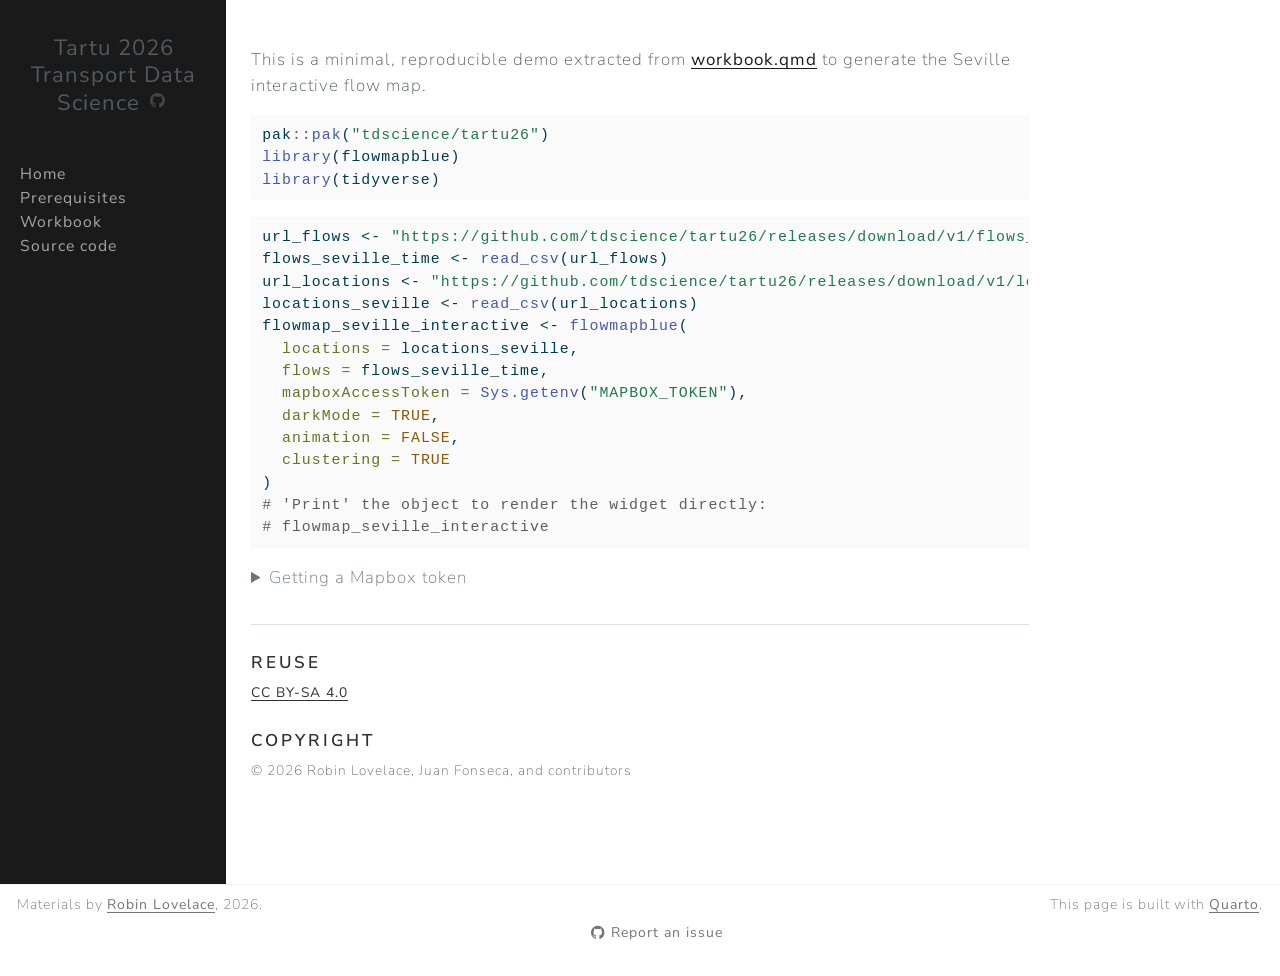
==== demo.html @ e5f48236 "Reinitialize gh-pages as orphan" ====
<!DOCTYPE html>
<html xmlns="http://www.w3.org/1999/xhtml" lang="en" xml:lang="en"><head>

<meta charset="utf-8">
<meta name="generator" content="quarto-1.8.27">

<meta name="viewport" content="width=device-width, initial-scale=1.0, user-scalable=yes">

<meta name="author" content="Robin Lovelace &amp; contributors">
<meta name="dcterms.date" content="2026">

<title>demo – Tartu 2026 - </title>
<style>
code{white-space: pre-wrap;}
span.smallcaps{font-variant: small-caps;}
div.columns{display: flex; gap: min(4vw, 1.5em);}
div.column{flex: auto; overflow-x: auto;}
div.hanging-indent{margin-left: 1.5em; text-indent: -1.5em;}
ul.task-list{list-style: none;}
ul.task-list li input[type="checkbox"] {
  width: 0.8em;
  margin: 0 0.8em 0.2em -1em; /* quarto-specific, see https://github.com/quarto-dev/quarto-cli/issues/4556 */ 
  vertical-align: middle;
}
/* CSS for syntax highlighting */
html { -webkit-text-size-adjust: 100%; }
pre > code.sourceCode { white-space: pre; position: relative; }
pre > code.sourceCode > span { display: inline-block; line-height: 1.25; }
pre > code.sourceCode > span:empty { height: 1.2em; }
.sourceCode { overflow: visible; }
code.sourceCode > span { color: inherit; text-decoration: inherit; }
div.sourceCode { margin: 1em 0; }
pre.sourceCode { margin: 0; }
@media screen {
div.sourceCode { overflow: auto; }
}
@media print {
pre > code.sourceCode { white-space: pre-wrap; }
pre > code.sourceCode > span { text-indent: -5em; padding-left: 5em; }
}
pre.numberSource code
  { counter-reset: source-line 0; }
pre.numberSource code > span
  { position: relative; left: -4em; counter-increment: source-line; }
pre.numberSource code > span > a:first-child::before
  { content: counter(source-line);
    position: relative; left: -1em; text-align: right; vertical-align: baseline;
    border: none; display: inline-block;
    -webkit-touch-callout: none; -webkit-user-select: none;
    -khtml-user-select: none; -moz-user-select: none;
    -ms-user-select: none; user-select: none;
    padding: 0 4px; width: 4em;
  }
pre.numberSource { margin-left: 3em;  padding-left: 4px; }
div.sourceCode
  {   }
@media screen {
pre > code.sourceCode > span > a:first-child::before { text-decoration: underline; }
}
</style>


<script src="site_libs/quarto-nav/quarto-nav.js"></script>
<script src="site_libs/clipboard/clipboard.min.js"></script>
<script src="site_libs/quarto-search/autocomplete.umd.js"></script>
<script src="site_libs/quarto-search/fuse.min.js"></script>
<script src="site_libs/quarto-search/quarto-search.js"></script>
<meta name="quarto:offset" content="./">
<script src="site_libs/quarto-html/quarto.js" type="module"></script>
<script src="site_libs/quarto-html/tabsets/tabsets.js" type="module"></script>
<script src="site_libs/quarto-html/axe/axe-check.js" type="module"></script>
<script src="site_libs/quarto-html/popper.min.js"></script>
<script src="site_libs/quarto-html/tippy.umd.min.js"></script>
<script src="site_libs/quarto-html/anchor.min.js"></script>
<link href="site_libs/quarto-html/tippy.css" rel="stylesheet">
<link href="site_libs/quarto-html/quarto-syntax-highlighting-ed96de9b727972fe78a7b5d16c58bf87.css" rel="stylesheet" id="quarto-text-highlighting-styles">
<script src="site_libs/bootstrap/bootstrap.min.js"></script>
<link href="site_libs/bootstrap/bootstrap-icons.css" rel="stylesheet">
<link href="site_libs/bootstrap/bootstrap-2b3841422335320d11125c1a3b44eb56.min.css" rel="stylesheet" append-hash="true" id="quarto-bootstrap" data-mode="light">
<script id="quarto-search-options" type="application/json">{
  "location": "sidebar",
  "copy-button": false,
  "collapse-after": 3,
  "panel-placement": "start",
  "type": "textbox",
  "limit": 50,
  "keyboard-shortcut": [
    "f",
    "/",
    "s"
  ],
  "show-item-context": false,
  "language": {
    "search-no-results-text": "No results",
    "search-matching-documents-text": "matching documents",
    "search-copy-link-title": "Copy link to search",
    "search-hide-matches-text": "Hide additional matches",
    "search-more-match-text": "more match in this document",
    "search-more-matches-text": "more matches in this document",
    "search-clear-button-title": "Clear",
    "search-text-placeholder": "",
    "search-detached-cancel-button-title": "Cancel",
    "search-submit-button-title": "Submit",
    "search-label": "Search"
  }
}</script>


</head>

<body class="nav-sidebar docked quarto-light">

<div id="quarto-search-results"></div>
  <header id="quarto-header" class="headroom fixed-top">
  <nav class="quarto-secondary-nav">
    <div class="container-fluid d-flex">
      <button type="button" class="quarto-btn-toggle btn" data-bs-toggle="collapse" role="button" data-bs-target=".quarto-sidebar-collapse-item" aria-controls="quarto-sidebar" aria-expanded="false" aria-label="Toggle sidebar navigation" onclick="if (window.quartoToggleHeadroom) { window.quartoToggleHeadroom(); }">
        <i class="bi bi-layout-text-sidebar-reverse"></i>
      </button>
        <nav class="quarto-page-breadcrumbs" aria-label="breadcrumb"><ol class="breadcrumb"><li class="breadcrumb-item">
      Tartu 2026 Transport Data Science
      </li></ol></nav>
        <a class="flex-grow-1" role="navigation" data-bs-toggle="collapse" data-bs-target=".quarto-sidebar-collapse-item" aria-controls="quarto-sidebar" aria-expanded="false" aria-label="Toggle sidebar navigation" onclick="if (window.quartoToggleHeadroom) { window.quartoToggleHeadroom(); }">      
        </a>
      <button type="button" class="btn quarto-search-button" aria-label="Search" onclick="window.quartoOpenSearch();">
        <i class="bi bi-search"></i>
      </button>
    </div>
  </nav>
</header>
<!-- content -->
<div id="quarto-content" class="quarto-container page-columns page-rows-contents page-layout-article">
<!-- sidebar -->
  <nav id="quarto-sidebar" class="sidebar collapse collapse-horizontal quarto-sidebar-collapse-item sidebar-navigation docked overflow-auto">
    <div class="pt-lg-2 mt-2 text-center sidebar-header">
    <div class="sidebar-title mb-0 py-0">
      <a href="./">Tartu 2026 Transport Data Science</a> 
        <div class="sidebar-tools-main">
    <a href="https://github.com/tdscience/tartu26" title="GitHub" class="quarto-navigation-tool px-1" aria-label="GitHub"><i class="bi bi-github"></i></a>
</div>
    </div>
      </div>
        <div class="mt-2 flex-shrink-0 align-items-center">
        <div class="sidebar-search">
        <div id="quarto-search" class="" title="Search"></div>
        </div>
        </div>
    <div class="sidebar-menu-container"> 
    <ul class="list-unstyled mt-1">
        <li class="sidebar-item">
  <div class="sidebar-item-container"> 
  <a href="./index.html" class="sidebar-item-text sidebar-link">
 <span class="menu-text">Home</span></a>
  </div>
</li>
        <li class="sidebar-item">
  <div class="sidebar-item-container"> 
  <a href="./prerequisites.html" class="sidebar-item-text sidebar-link">
 <span class="menu-text">Prerequisites</span></a>
  </div>
</li>
        <li class="sidebar-item">
  <div class="sidebar-item-container"> 
  <a href="./workbook.html" class="sidebar-item-text sidebar-link">
 <span class="menu-text">Workbook</span></a>
  </div>
</li>
        <li class="sidebar-item">
  <div class="sidebar-item-container"> 
  <a href="https://github.com/tdscience/tartu26" class="sidebar-item-text sidebar-link">
 <span class="menu-text">Source code</span></a>
  </div>
</li>
    </ul>
    </div>
</nav>
<div id="quarto-sidebar-glass" class="quarto-sidebar-collapse-item" data-bs-toggle="collapse" data-bs-target=".quarto-sidebar-collapse-item"></div>
<!-- margin-sidebar -->
    <div id="quarto-margin-sidebar" class="sidebar margin-sidebar zindex-bottom">
        
    </div>
<!-- main -->
<main class="content" id="quarto-document-content"><header id="title-block-header" class="quarto-title-block"></header>




<p>This is a minimal, reproducible demo extracted from <a href="./workbook.html">workbook.qmd</a> to generate the Seville interactive flow map.</p>
<div class="cell">
<div class="code-copy-outer-scaffold"><div class="sourceCode cell-code" id="cb1"><pre class="sourceCode r code-with-copy"><code class="sourceCode r"><span id="cb1-1"><a href="#cb1-1" aria-hidden="true" tabindex="-1"></a>pak<span class="sc">::</span><span class="fu">pak</span>(<span class="st">"tdscience/tartu26"</span>)</span>
<span id="cb1-2"><a href="#cb1-2" aria-hidden="true" tabindex="-1"></a><span class="fu">library</span>(flowmapblue)</span>
<span id="cb1-3"><a href="#cb1-3" aria-hidden="true" tabindex="-1"></a><span class="fu">library</span>(tidyverse)</span></code></pre></div><button title="Copy to Clipboard" class="code-copy-button"><i class="bi"></i></button></div>
</div>
<div class="cell">
<div class="code-copy-outer-scaffold"><div class="sourceCode cell-code" id="cb2"><pre class="sourceCode r code-with-copy"><code class="sourceCode r"><span id="cb2-1"><a href="#cb2-1" aria-hidden="true" tabindex="-1"></a>url_flows <span class="ot">&lt;-</span> <span class="st">"https://github.com/tdscience/tartu26/releases/download/v1/flows_seville_time.csv"</span></span>
<span id="cb2-2"><a href="#cb2-2" aria-hidden="true" tabindex="-1"></a>flows_seville_time <span class="ot">&lt;-</span> <span class="fu">read_csv</span>(url_flows)</span>
<span id="cb2-3"><a href="#cb2-3" aria-hidden="true" tabindex="-1"></a>url_locations <span class="ot">&lt;-</span> <span class="st">"https://github.com/tdscience/tartu26/releases/download/v1/locations_seville.csv"</span></span>
<span id="cb2-4"><a href="#cb2-4" aria-hidden="true" tabindex="-1"></a>locations_seville <span class="ot">&lt;-</span> <span class="fu">read_csv</span>(url_locations)</span>
<span id="cb2-5"><a href="#cb2-5" aria-hidden="true" tabindex="-1"></a>flowmap_seville_interactive <span class="ot">&lt;-</span> <span class="fu">flowmapblue</span>(</span>
<span id="cb2-6"><a href="#cb2-6" aria-hidden="true" tabindex="-1"></a>  <span class="at">locations =</span> locations_seville,</span>
<span id="cb2-7"><a href="#cb2-7" aria-hidden="true" tabindex="-1"></a>  <span class="at">flows =</span> flows_seville_time,</span>
<span id="cb2-8"><a href="#cb2-8" aria-hidden="true" tabindex="-1"></a>  <span class="at">mapboxAccessToken =</span> <span class="fu">Sys.getenv</span>(<span class="st">"MAPBOX_TOKEN"</span>),</span>
<span id="cb2-9"><a href="#cb2-9" aria-hidden="true" tabindex="-1"></a>  <span class="at">darkMode =</span> <span class="cn">TRUE</span>,</span>
<span id="cb2-10"><a href="#cb2-10" aria-hidden="true" tabindex="-1"></a>  <span class="at">animation =</span> <span class="cn">FALSE</span>,</span>
<span id="cb2-11"><a href="#cb2-11" aria-hidden="true" tabindex="-1"></a>  <span class="at">clustering =</span> <span class="cn">TRUE</span></span>
<span id="cb2-12"><a href="#cb2-12" aria-hidden="true" tabindex="-1"></a>)</span>
<span id="cb2-13"><a href="#cb2-13" aria-hidden="true" tabindex="-1"></a><span class="co"># 'Print' the object to render the widget directly:</span></span>
<span id="cb2-14"><a href="#cb2-14" aria-hidden="true" tabindex="-1"></a><span class="co"># flowmap_seville_interactive</span></span></code></pre></div><button title="Copy to Clipboard" class="code-copy-button"><i class="bi"></i></button></div>
</div>
<details>
<summary>
Getting a Mapbox token
</summary>
<p>Get a free token from https://account.mapbox.com/access-tokens/</p>
<div class="code-copy-outer-scaffold"><div class="sourceCode" id="cb3"><pre class="sourceCode r code-with-copy"><code class="sourceCode r"><span id="cb3-1"><a href="#cb3-1" aria-hidden="true" tabindex="-1"></a><span class="fu">Sys.setenv</span>(<span class="at">MAPBOX_TOKEN =</span> <span class="st">"YOUR_MAPBOX_ACCESS_TOKEN"</span>)</span></code></pre></div><button title="Copy to Clipboard" class="code-copy-button"><i class="bi"></i></button></div>
</details>



<div id="quarto-appendix" class="default"><section class="quarto-appendix-contents" id="quarto-reuse"><h2 class="anchored quarto-appendix-heading">Reuse</h2><div class="quarto-appendix-contents"><div><a rel="license" href="https://creativecommons.org/licenses/by-sa/4.0/">CC BY-SA 4.0</a></div></div></section><section class="quarto-appendix-contents" id="quarto-copyright"><h2 class="anchored quarto-appendix-heading">Copyright</h2><div class="quarto-appendix-contents"><div>© 2026 Robin Lovelace, Juan Fonseca, and contributors</div></div></section></div></main> <!-- /main -->
<script id="quarto-html-after-body" type="application/javascript">
  window.document.addEventListener("DOMContentLoaded", function (event) {
    const icon = "";
    const anchorJS = new window.AnchorJS();
    anchorJS.options = {
      placement: 'right',
      icon: icon
    };
    anchorJS.add('.anchored');
    const isCodeAnnotation = (el) => {
      for (const clz of el.classList) {
        if (clz.startsWith('code-annotation-')) {                     
          return true;
        }
      }
      return false;
    }
    const onCopySuccess = function(e) {
      // button target
      const button = e.trigger;
      // don't keep focus
      button.blur();
      // flash "checked"
      button.classList.add('code-copy-button-checked');
      var currentTitle = button.getAttribute("title");
      button.setAttribute("title", "Copied!");
      let tooltip;
      if (window.bootstrap) {
        button.setAttribute("data-bs-toggle", "tooltip");
        button.setAttribute("data-bs-placement", "left");
        button.setAttribute("data-bs-title", "Copied!");
        tooltip = new bootstrap.Tooltip(button, 
          { trigger: "manual", 
            customClass: "code-copy-button-tooltip",
            offset: [0, -8]});
        tooltip.show();    
      }
      setTimeout(function() {
        if (tooltip) {
          tooltip.hide();
          button.removeAttribute("data-bs-title");
          button.removeAttribute("data-bs-toggle");
          button.removeAttribute("data-bs-placement");
        }
        button.setAttribute("title", currentTitle);
        button.classList.remove('code-copy-button-checked');
      }, 1000);
      // clear code selection
      e.clearSelection();
    }
    const getTextToCopy = function(trigger) {
      const outerScaffold = trigger.parentElement.cloneNode(true);
      const codeEl = outerScaffold.querySelector('code');
      for (const childEl of codeEl.children) {
        if (isCodeAnnotation(childEl)) {
          childEl.remove();
        }
      }
      return codeEl.innerText;
    }
    const clipboard = new window.ClipboardJS('.code-copy-button:not([data-in-quarto-modal])', {
      text: getTextToCopy
    });
    clipboard.on('success', onCopySuccess);
    if (window.document.getElementById('quarto-embedded-source-code-modal')) {
      const clipboardModal = new window.ClipboardJS('.code-copy-button[data-in-quarto-modal]', {
        text: getTextToCopy,
        container: window.document.getElementById('quarto-embedded-source-code-modal')
      });
      clipboardModal.on('success', onCopySuccess);
    }
      var localhostRegex = new RegExp(/^(?:http|https):\/\/localhost\:?[0-9]*\//);
      var mailtoRegex = new RegExp(/^mailto:/);
        var filterRegex = new RegExp('/' + window.location.host + '/');
      var isInternal = (href) => {
          return filterRegex.test(href) || localhostRegex.test(href) || mailtoRegex.test(href);
      }
      // Inspect non-navigation links and adorn them if external
     var links = window.document.querySelectorAll('a[href]:not(.nav-link):not(.navbar-brand):not(.toc-action):not(.sidebar-link):not(.sidebar-item-toggle):not(.pagination-link):not(.no-external):not([aria-hidden]):not(.dropdown-item):not(.quarto-navigation-tool):not(.about-link)');
      for (var i=0; i<links.length; i++) {
        const link = links[i];
        if (!isInternal(link.href)) {
          // undo the damage that might have been done by quarto-nav.js in the case of
          // links that we want to consider external
          if (link.dataset.originalHref !== undefined) {
            link.href = link.dataset.originalHref;
          }
        }
      }
    function tippyHover(el, contentFn, onTriggerFn, onUntriggerFn) {
      const config = {
        allowHTML: true,
        maxWidth: 500,
        delay: 100,
        arrow: false,
        appendTo: function(el) {
            return el.parentElement;
        },
        interactive: true,
        interactiveBorder: 10,
        theme: 'quarto',
        placement: 'bottom-start',
      };
      if (contentFn) {
        config.content = contentFn;
      }
      if (onTriggerFn) {
        config.onTrigger = onTriggerFn;
      }
      if (onUntriggerFn) {
        config.onUntrigger = onUntriggerFn;
      }
      window.tippy(el, config); 
    }
    const noterefs = window.document.querySelectorAll('a[role="doc-noteref"]');
    for (var i=0; i<noterefs.length; i++) {
      const ref = noterefs[i];
      tippyHover(ref, function() {
        // use id or data attribute instead here
        let href = ref.getAttribute('data-footnote-href') || ref.getAttribute('href');
        try { href = new URL(href).hash; } catch {}
        const id = href.replace(/^#\/?/, "");
        const note = window.document.getElementById(id);
        if (note) {
          return note.innerHTML;
        } else {
          return "";
        }
      });
    }
    const xrefs = window.document.querySelectorAll('a.quarto-xref');
    const processXRef = (id, note) => {
      // Strip column container classes
      const stripColumnClz = (el) => {
        el.classList.remove("page-full", "page-columns");
        if (el.children) {
          for (const child of el.children) {
            stripColumnClz(child);
          }
        }
      }
      stripColumnClz(note)
      if (id === null || id.startsWith('sec-')) {
        // Special case sections, only their first couple elements
        const container = document.createElement("div");
        if (note.children && note.children.length > 2) {
          container.appendChild(note.children[0].cloneNode(true));
          for (let i = 1; i < note.children.length; i++) {
            const child = note.children[i];
            if (child.tagName === "P" && child.innerText === "") {
              continue;
            } else {
              container.appendChild(child.cloneNode(true));
              break;
            }
          }
          if (window.Quarto?.typesetMath) {
            window.Quarto.typesetMath(container);
          }
          return container.innerHTML
        } else {
          if (window.Quarto?.typesetMath) {
            window.Quarto.typesetMath(note);
          }
          return note.innerHTML;
        }
      } else {
        // Remove any anchor links if they are present
        const anchorLink = note.querySelector('a.anchorjs-link');
        if (anchorLink) {
          anchorLink.remove();
        }
        if (window.Quarto?.typesetMath) {
          window.Quarto.typesetMath(note);
        }
        if (note.classList.contains("callout")) {
          return note.outerHTML;
        } else {
          return note.innerHTML;
        }
      }
    }
    for (var i=0; i<xrefs.length; i++) {
      const xref = xrefs[i];
      tippyHover(xref, undefined, function(instance) {
        instance.disable();
        let url = xref.getAttribute('href');
        let hash = undefined; 
        if (url.startsWith('#')) {
          hash = url;
        } else {
          try { hash = new URL(url).hash; } catch {}
        }
        if (hash) {
          const id = hash.replace(/^#\/?/, "");
          const note = window.document.getElementById(id);
          if (note !== null) {
            try {
              const html = processXRef(id, note.cloneNode(true));
              instance.setContent(html);
            } finally {
              instance.enable();
              instance.show();
            }
          } else {
            // See if we can fetch this
            fetch(url.split('#')[0])
            .then(res => res.text())
            .then(html => {
              const parser = new DOMParser();
              const htmlDoc = parser.parseFromString(html, "text/html");
              const note = htmlDoc.getElementById(id);
              if (note !== null) {
                const html = processXRef(id, note);
                instance.setContent(html);
              } 
            }).finally(() => {
              instance.enable();
              instance.show();
            });
          }
        } else {
          // See if we can fetch a full url (with no hash to target)
          // This is a special case and we should probably do some content thinning / targeting
          fetch(url)
          .then(res => res.text())
          .then(html => {
            const parser = new DOMParser();
            const htmlDoc = parser.parseFromString(html, "text/html");
            const note = htmlDoc.querySelector('main.content');
            if (note !== null) {
              // This should only happen for chapter cross references
              // (since there is no id in the URL)
              // remove the first header
              if (note.children.length > 0 && note.children[0].tagName === "HEADER") {
                note.children[0].remove();
              }
              const html = processXRef(null, note);
              instance.setContent(html);
            } 
          }).finally(() => {
            instance.enable();
            instance.show();
          });
        }
      }, function(instance) {
      });
    }
        let selectedAnnoteEl;
        const selectorForAnnotation = ( cell, annotation) => {
          let cellAttr = 'data-code-cell="' + cell + '"';
          let lineAttr = 'data-code-annotation="' +  annotation + '"';
          const selector = 'span[' + cellAttr + '][' + lineAttr + ']';
          return selector;
        }
        const selectCodeLines = (annoteEl) => {
          const doc = window.document;
          const targetCell = annoteEl.getAttribute("data-target-cell");
          const targetAnnotation = annoteEl.getAttribute("data-target-annotation");
          const annoteSpan = window.document.querySelector(selectorForAnnotation(targetCell, targetAnnotation));
          const lines = annoteSpan.getAttribute("data-code-lines").split(",");
          const lineIds = lines.map((line) => {
            return targetCell + "-" + line;
          })
          let top = null;
          let height = null;
          let parent = null;
          if (lineIds.length > 0) {
              //compute the position of the single el (top and bottom and make a div)
              const el = window.document.getElementById(lineIds[0]);
              top = el.offsetTop;
              height = el.offsetHeight;
              parent = el.parentElement.parentElement;
            if (lineIds.length > 1) {
              const lastEl = window.document.getElementById(lineIds[lineIds.length - 1]);
              const bottom = lastEl.offsetTop + lastEl.offsetHeight;
              height = bottom - top;
            }
            if (top !== null && height !== null && parent !== null) {
              // cook up a div (if necessary) and position it 
              let div = window.document.getElementById("code-annotation-line-highlight");
              if (div === null) {
                div = window.document.createElement("div");
                div.setAttribute("id", "code-annotation-line-highlight");
                div.style.position = 'absolute';
                parent.appendChild(div);
              }
              div.style.top = top - 2 + "px";
              div.style.height = height + 4 + "px";
              div.style.left = 0;
              let gutterDiv = window.document.getElementById("code-annotation-line-highlight-gutter");
              if (gutterDiv === null) {
                gutterDiv = window.document.createElement("div");
                gutterDiv.setAttribute("id", "code-annotation-line-highlight-gutter");
                gutterDiv.style.position = 'absolute';
                const codeCell = window.document.getElementById(targetCell);
                const gutter = codeCell.querySelector('.code-annotation-gutter');
                gutter.appendChild(gutterDiv);
              }
              gutterDiv.style.top = top - 2 + "px";
              gutterDiv.style.height = height + 4 + "px";
            }
            selectedAnnoteEl = annoteEl;
          }
        };
        const unselectCodeLines = () => {
          const elementsIds = ["code-annotation-line-highlight", "code-annotation-line-highlight-gutter"];
          elementsIds.forEach((elId) => {
            const div = window.document.getElementById(elId);
            if (div) {
              div.remove();
            }
          });
          selectedAnnoteEl = undefined;
        };
          // Handle positioning of the toggle
      window.addEventListener(
        "resize",
        throttle(() => {
          elRect = undefined;
          if (selectedAnnoteEl) {
            selectCodeLines(selectedAnnoteEl);
          }
        }, 10)
      );
      function throttle(fn, ms) {
      let throttle = false;
      let timer;
        return (...args) => {
          if(!throttle) { // first call gets through
              fn.apply(this, args);
              throttle = true;
          } else { // all the others get throttled
              if(timer) clearTimeout(timer); // cancel #2
              timer = setTimeout(() => {
                fn.apply(this, args);
                timer = throttle = false;
              }, ms);
          }
        };
      }
        // Attach click handler to the DT
        const annoteDls = window.document.querySelectorAll('dt[data-target-cell]');
        for (const annoteDlNode of annoteDls) {
          annoteDlNode.addEventListener('click', (event) => {
            const clickedEl = event.target;
            if (clickedEl !== selectedAnnoteEl) {
              unselectCodeLines();
              const activeEl = window.document.querySelector('dt[data-target-cell].code-annotation-active');
              if (activeEl) {
                activeEl.classList.remove('code-annotation-active');
              }
              selectCodeLines(clickedEl);
              clickedEl.classList.add('code-annotation-active');
            } else {
              // Unselect the line
              unselectCodeLines();
              clickedEl.classList.remove('code-annotation-active');
            }
          });
        }
    const findCites = (el) => {
      const parentEl = el.parentElement;
      if (parentEl) {
        const cites = parentEl.dataset.cites;
        if (cites) {
          return {
            el,
            cites: cites.split(' ')
          };
        } else {
          return findCites(el.parentElement)
        }
      } else {
        return undefined;
      }
    };
    var bibliorefs = window.document.querySelectorAll('a[role="doc-biblioref"]');
    for (var i=0; i<bibliorefs.length; i++) {
      const ref = bibliorefs[i];
      const citeInfo = findCites(ref);
      if (citeInfo) {
        tippyHover(citeInfo.el, function() {
          var popup = window.document.createElement('div');
          citeInfo.cites.forEach(function(cite) {
            var citeDiv = window.document.createElement('div');
            citeDiv.classList.add('hanging-indent');
            citeDiv.classList.add('csl-entry');
            var biblioDiv = window.document.getElementById('ref-' + cite);
            if (biblioDiv) {
              citeDiv.innerHTML = biblioDiv.innerHTML;
            }
            popup.appendChild(citeDiv);
          });
          return popup.innerHTML;
        });
      }
    }
  });
  </script>
</div> <!-- /content -->
<footer class="footer">
  <div class="nav-footer">
    <div class="nav-footer-left">
<p>Materials by <a href="https://www.robinlovelace.net/">Robin Lovelace</a>, 2026.</p>
</div>   
    <div class="nav-footer-center">
      &nbsp;
    <div class="toc-actions"><ul><li><a href="https://github.com/tdscience/tartu26/issues/new" class="toc-action"><i class="bi bi-github"></i>Report an issue</a></li></ul></div></div>
    <div class="nav-footer-right">
<p>This page is built with <a href="https://quarto.org/">Quarto</a>.</p>
</div>
  </div>
</footer>




</body></html>
---- site_libs/quarto-html/tippy.css ----
.tippy-box[data-animation=fade][data-state=hidden]{opacity:0}[data-tippy-root]{max-width:calc(100vw - 10px)}.tippy-box{position:relative;background-color:#333;color:#fff;border-radius:4px;font-size:14px;line-height:1.4;white-space:normal;outline:0;transition-property:transform,visibility,opacity}.tippy-box[data-placement^=top]>.tippy-arrow{bottom:0}.tippy-box[data-placement^=top]>.tippy-arrow:before{bottom:-7px;left:0;border-width:8px 8px 0;border-top-color:initial;transform-origin:center top}.tippy-box[data-placement^=bottom]>.tippy-arrow{top:0}.tippy-box[data-placement^=bottom]>.tippy-arrow:before{top:-7px;left:0;border-width:0 8px 8px;border-bottom-color:initial;transform-origin:center bottom}.tippy-box[data-placement^=left]>.tippy-arrow{right:0}.tippy-box[data-placement^=left]>.tippy-arrow:before{border-width:8px 0 8px 8px;border-left-color:initial;right:-7px;transform-origin:center left}.tippy-box[data-placement^=right]>.tippy-arrow{left:0}.tippy-box[data-placement^=right]>.tippy-arrow:before{left:-7px;border-width:8px 8px 8px 0;border-right-color:initial;transform-origin:center right}.tippy-box[data-inertia][data-state=visible]{transition-timing-function:cubic-bezier(.54,1.5,.38,1.11)}.tippy-arrow{width:16px;height:16px;color:#333}.tippy-arrow:before{content:"";position:absolute;border-color:transparent;border-style:solid}.tippy-content{position:relative;padding:5px 9px;z-index:1}
---- site_libs/quarto-html/quarto-syntax-highlighting-ed96de9b727972fe78a7b5d16c58bf87.css ----
/* quarto syntax highlight colors */
:root {
  --quarto-hl-ot-color: #003B4F;
  --quarto-hl-at-color: #657422;
  --quarto-hl-ss-color: #20794D;
  --quarto-hl-an-color: #5E5E5E;
  --quarto-hl-fu-color: #4758AB;
  --quarto-hl-st-color: #20794D;
  --quarto-hl-cf-color: #003B4F;
  --quarto-hl-op-color: #5E5E5E;
  --quarto-hl-er-color: #AD0000;
  --quarto-hl-bn-color: #AD0000;
  --quarto-hl-al-color: #AD0000;
  --quarto-hl-va-color: #111111;
  --quarto-hl-bu-color: inherit;
  --quarto-hl-ex-color: inherit;
  --quarto-hl-pp-color: #AD0000;
  --quarto-hl-in-color: #5E5E5E;
  --quarto-hl-vs-color: #20794D;
  --quarto-hl-wa-color: #5E5E5E;
  --quarto-hl-do-color: #5E5E5E;
  --quarto-hl-im-color: #00769E;
  --quarto-hl-ch-color: #20794D;
  --quarto-hl-dt-color: #AD0000;
  --quarto-hl-fl-color: #AD0000;
  --quarto-hl-co-color: #5E5E5E;
  --quarto-hl-cv-color: #5E5E5E;
  --quarto-hl-cn-color: #8f5902;
  --quarto-hl-sc-color: #5E5E5E;
  --quarto-hl-dv-color: #AD0000;
  --quarto-hl-kw-color: #003B4F;
}

/* other quarto variables */
:root {
  --quarto-font-monospace: SFMono-Regular, Menlo, Monaco, Consolas, "Liberation Mono", "Courier New", monospace;
}

/* syntax highlight based on Pandoc's rules */
pre > code.sourceCode > span {
  color: #003B4F;
}

code.sourceCode > span {
  color: #003B4F;
}

div.sourceCode,
div.sourceCode pre.sourceCode {
  color: #003B4F;
}

/* Normal */
code span {
  color: #003B4F;
}

/* Alert */
code span.al {
  color: #AD0000;
  font-style: inherit;
}

/* Annotation */
code span.an {
  color: #5E5E5E;
  font-style: inherit;
}

/* Attribute */
code span.at {
  color: #657422;
  font-style: inherit;
}

/* BaseN */
code span.bn {
  color: #AD0000;
  font-style: inherit;
}

/* BuiltIn */
code span.bu {
  font-style: inherit;
}

/* ControlFlow */
code span.cf {
  color: #003B4F;
  font-weight: bold;
  font-style: inherit;
}

/* Char */
code span.ch {
  color: #20794D;
  font-style: inherit;
}

/* Constant */
code span.cn {
  color: #8f5902;
  font-style: inherit;
}

/* Comment */
code span.co {
  color: #5E5E5E;
  font-style: inherit;
}

/* CommentVar */
code span.cv {
  color: #5E5E5E;
  font-style: italic;
}

/* Documentation */
code span.do {
  color: #5E5E5E;
  font-style: italic;
}

/* DataType */
code span.dt {
  color: #AD0000;
  font-style: inherit;
}

/* DecVal */
code span.dv {
  color: #AD0000;
  font-style: inherit;
}

/* Error */
code span.er {
  color: #AD0000;
  font-style: inherit;
}

/* Extension */
code span.ex {
  font-style: inherit;
}

/* Float */
code span.fl {
  color: #AD0000;
  font-style: inherit;
}

/* Function */
code span.fu {
  color: #4758AB;
  font-style: inherit;
}

/* Import */
code span.im {
  color: #00769E;
  font-style: inherit;
}

/* Information */
code span.in {
  color: #5E5E5E;
  font-style: inherit;
}

/* Keyword */
code span.kw {
  color: #003B4F;
  font-weight: bold;
  font-style: inherit;
}

/* Operator */
code span.op {
  color: #5E5E5E;
  font-style: inherit;
}

/* Other */
code span.ot {
  color: #003B4F;
  font-style: inherit;
}

/* Preprocessor */
code span.pp {
  color: #AD0000;
  font-style: inherit;
}

/* SpecialChar */
code span.sc {
  color: #5E5E5E;
  font-style: inherit;
}

/* SpecialString */
code span.ss {
  color: #20794D;
  font-style: inherit;
}

/* String */
code span.st {
  color: #20794D;
  font-style: inherit;
}

/* Variable */
code span.va {
  color: #111111;
  font-style: inherit;
}

/* VerbatimString */
code span.vs {
  color: #20794D;
  font-style: inherit;
}

/* Warning */
code span.wa {
  color: #5E5E5E;
  font-style: italic;
}

.prevent-inlining {
  content: "</";
}

/*# sourceMappingURL=0920dd6d7437995b8cdf7429764427b1.css.map */
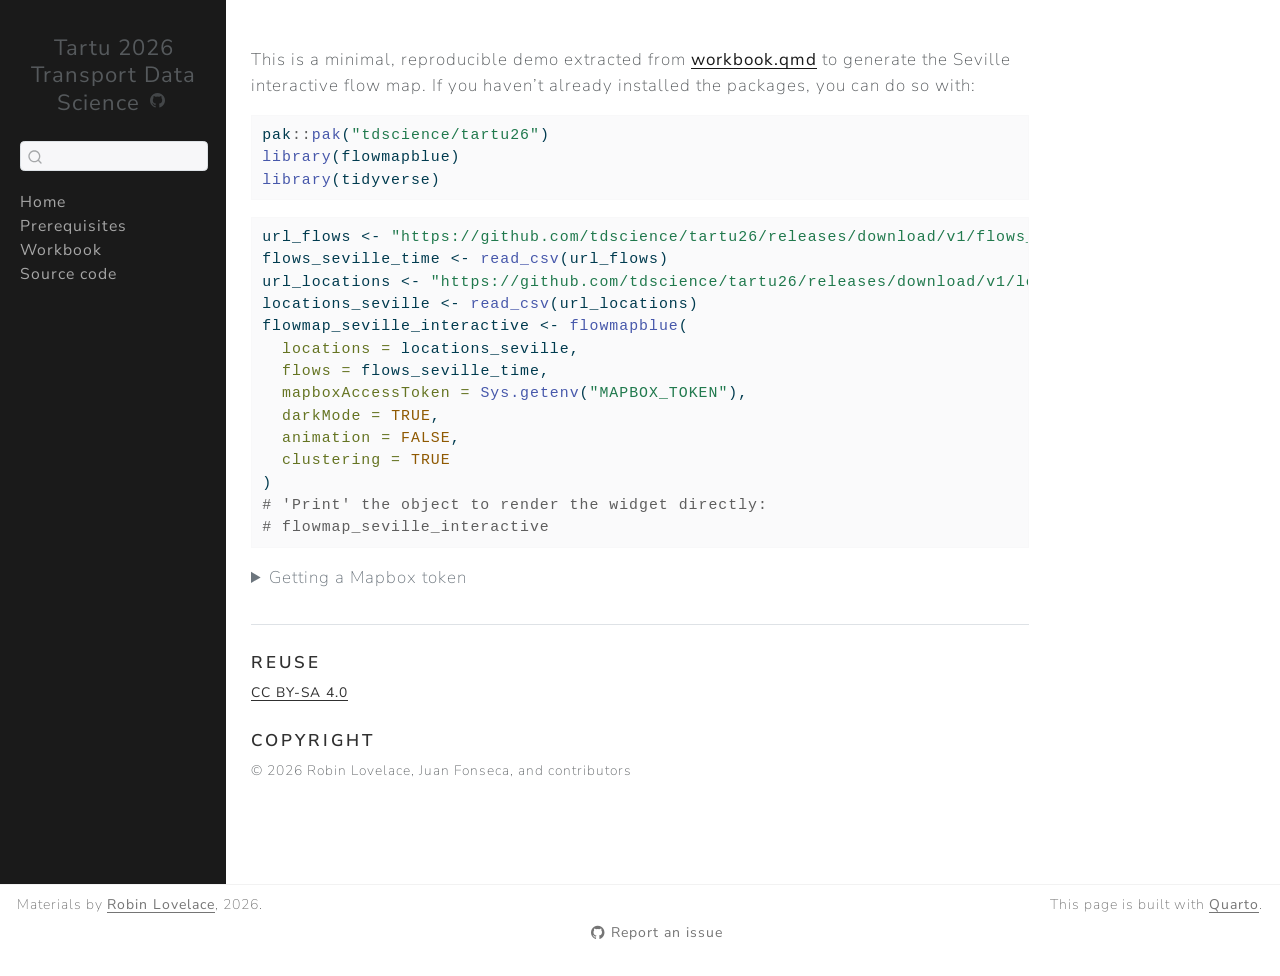
==== commit 1e96aa20: "Built site for gh-pages" ====
--- a/demo.html
+++ b/demo.html
@@ -2,7 +2,7 @@
 <html xmlns="http://www.w3.org/1999/xhtml" lang="en" xml:lang="en"><head>
 
 <meta charset="utf-8">
-<meta name="generator" content="quarto-1.8.27">
+<meta name="generator" content="quarto-1.9.37">
 
 <meta name="viewport" content="width=device-width, initial-scale=1.0, user-scalable=yes">
 
@@ -11,6 +11,9 @@
 
 <title>demo – Tartu 2026 - </title>
 <style>
+/* Default styles provided by pandoc.
+** See https://pandoc.org/MANUAL.html#variables-for-html for config info.
+*/
 code{white-space: pre-wrap;}
 span.smallcaps{font-variant: small-caps;}
 div.columns{display: flex; gap: min(4vw, 1.5em);}
@@ -68,15 +71,14 @@
 <meta name="quarto:offset" content="./">
 <script src="site_libs/quarto-html/quarto.js" type="module"></script>
 <script src="site_libs/quarto-html/tabsets/tabsets.js" type="module"></script>
-<script src="site_libs/quarto-html/axe/axe-check.js" type="module"></script>
 <script src="site_libs/quarto-html/popper.min.js"></script>
 <script src="site_libs/quarto-html/tippy.umd.min.js"></script>
 <script src="site_libs/quarto-html/anchor.min.js"></script>
 <link href="site_libs/quarto-html/tippy.css" rel="stylesheet">
-<link href="site_libs/quarto-html/quarto-syntax-highlighting-ed96de9b727972fe78a7b5d16c58bf87.css" rel="stylesheet" id="quarto-text-highlighting-styles">
+<link href="site_libs/quarto-html/quarto-syntax-highlighting-7f8f88aac4f3542376d5c11b86a4c14d.css" rel="stylesheet" id="quarto-text-highlighting-styles">
 <script src="site_libs/bootstrap/bootstrap.min.js"></script>
 <link href="site_libs/bootstrap/bootstrap-icons.css" rel="stylesheet">
-<link href="site_libs/bootstrap/bootstrap-2b3841422335320d11125c1a3b44eb56.min.css" rel="stylesheet" append-hash="true" id="quarto-bootstrap" data-mode="light">
+<link href="site_libs/bootstrap/bootstrap-9d2bf1ee1f7ef837429c7929225f0684.min.css" rel="stylesheet" append-hash="true" id="quarto-bootstrap" data-mode="light">
 <script id="quarto-search-options" type="application/json">{
   "location": "sidebar",
   "copy-button": false,
@@ -185,7 +187,7 @@
 
 
 
-<p>This is a minimal, reproducible demo extracted from <a href="./workbook.html">workbook.qmd</a> to generate the Seville interactive flow map.</p>
+<p>This is a minimal, reproducible demo extracted from <a href="./workbook.html">workbook.qmd</a> to generate the Seville interactive flow map. If you haven’t already installed the packages, you can do so with:</p>
 <div class="cell">
 <div class="code-copy-outer-scaffold"><div class="sourceCode cell-code" id="cb1"><pre class="sourceCode r code-with-copy"><code class="sourceCode r"><span id="cb1-1"><a href="#cb1-1" aria-hidden="true" tabindex="-1"></a>pak<span class="sc">::</span><span class="fu">pak</span>(<span class="st">"tdscience/tartu26"</span>)</span>
 <span id="cb1-2"><a href="#cb1-2" aria-hidden="true" tabindex="-1"></a><span class="fu">library</span>(flowmapblue)</span>
@@ -291,7 +293,7 @@
     }
       var localhostRegex = new RegExp(/^(?:http|https):\/\/localhost\:?[0-9]*\//);
       var mailtoRegex = new RegExp(/^mailto:/);
-        var filterRegex = new RegExp('/' + window.location.host + '/');
+        var filterRegex = new RegExp("https:\/\/tdscience\.github\.io\/tartu26\/");
       var isInternal = (href) => {
           return filterRegex.test(href) || localhostRegex.test(href) || mailtoRegex.test(href);
       }
--- a/site_libs/quarto-html/quarto-syntax-highlighting-7f8f88aac4f3542376d5c11b86a4c14d.css
+++ b/site_libs/quarto-html/quarto-syntax-highlighting-7f8f88aac4f3542376d5c11b86a4c14d.css
@@ -0,0 +1,236 @@
+/* quarto syntax highlight colors */
+:root {
+  --quarto-hl-ot-color: #003B4F;
+  --quarto-hl-at-color: #657422;
+  --quarto-hl-ss-color: #20794D;
+  --quarto-hl-an-color: #5E5E5E;
+  --quarto-hl-fu-color: #4758AB;
+  --quarto-hl-st-color: #20794D;
+  --quarto-hl-cf-color: #003B4F;
+  --quarto-hl-op-color: #5E5E5E;
+  --quarto-hl-er-color: #AD0000;
+  --quarto-hl-bn-color: #AD0000;
+  --quarto-hl-al-color: #AD0000;
+  --quarto-hl-va-color: #111111;
+  --quarto-hl-bu-color: inherit;
+  --quarto-hl-ex-color: inherit;
+  --quarto-hl-pp-color: #AD0000;
+  --quarto-hl-in-color: #5E5E5E;
+  --quarto-hl-vs-color: #20794D;
+  --quarto-hl-wa-color: #5E5E5E;
+  --quarto-hl-do-color: #5E5E5E;
+  --quarto-hl-im-color: #00769E;
+  --quarto-hl-ch-color: #20794D;
+  --quarto-hl-dt-color: #AD0000;
+  --quarto-hl-fl-color: #AD0000;
+  --quarto-hl-co-color: #5E5E5E;
+  --quarto-hl-cv-color: #5E5E5E;
+  --quarto-hl-cn-color: #8f5902;
+  --quarto-hl-sc-color: #5E5E5E;
+  --quarto-hl-dv-color: #AD0000;
+  --quarto-hl-kw-color: #003B4F;
+}
+
+/* other quarto variables */
+:root {
+  --quarto-font-monospace: SFMono-Regular, Menlo, Monaco, Consolas, "Liberation Mono", "Courier New", monospace;
+}
+
+/* syntax highlight based on Pandoc's rules */
+pre > code.sourceCode > span {
+  color: #003B4F;
+}
+
+code.sourceCode > span {
+  color: #003B4F;
+}
+
+div.sourceCode,
+div.sourceCode pre.sourceCode {
+  color: #003B4F;
+}
+
+/* Normal */
+code span {
+  color: #003B4F;
+}
+
+/* Alert */
+code span.al {
+  color: #AD0000;
+  font-style: inherit;
+}
+
+/* Annotation */
+code span.an {
+  color: #5E5E5E;
+  font-style: inherit;
+}
+
+/* Attribute */
+code span.at {
+  color: #657422;
+  font-style: inherit;
+}
+
+/* BaseN */
+code span.bn {
+  color: #AD0000;
+  font-style: inherit;
+}
+
+/* BuiltIn */
+code span.bu {
+  font-style: inherit;
+}
+
+/* ControlFlow */
+code span.cf {
+  color: #003B4F;
+  font-weight: bold;
+  font-style: inherit;
+}
+
+/* Char */
+code span.ch {
+  color: #20794D;
+  font-style: inherit;
+}
+
+/* Constant */
+code span.cn {
+  color: #8f5902;
+  font-style: inherit;
+}
+
+/* Comment */
+code span.co {
+  color: #5E5E5E;
+  font-style: inherit;
+}
+
+/* CommentVar */
+code span.cv {
+  color: #5E5E5E;
+  font-style: italic;
+}
+
+/* Documentation */
+code span.do {
+  color: #5E5E5E;
+  font-style: italic;
+}
+
+/* DataType */
+code span.dt {
+  color: #AD0000;
+  font-style: inherit;
+}
+
+/* DecVal */
+code span.dv {
+  color: #AD0000;
+  font-style: inherit;
+}
+
+/* Error */
+code span.er {
+  color: #AD0000;
+  font-style: inherit;
+}
+
+/* Extension */
+code span.ex {
+  font-style: inherit;
+}
+
+/* Float */
+code span.fl {
+  color: #AD0000;
+  font-style: inherit;
+}
+
+/* Function */
+code span.fu {
+  color: #4758AB;
+  font-style: inherit;
+}
+
+/* Import */
+code span.im {
+  color: #00769E;
+  font-style: inherit;
+}
+
+/* Information */
+code span.in {
+  color: #5E5E5E;
+  font-style: inherit;
+}
+
+/* Keyword */
+code span.kw {
+  color: #003B4F;
+  font-weight: bold;
+  font-style: inherit;
+}
+
+/* Operator */
+code span.op {
+  color: #5E5E5E;
+  font-style: inherit;
+}
+
+/* Other */
+code span.ot {
+  color: #003B4F;
+  font-style: inherit;
+}
+
+/* Preprocessor */
+code span.pp {
+  color: #AD0000;
+  font-style: inherit;
+}
+
+/* SpecialChar */
+code span.sc {
+  color: #5E5E5E;
+  font-style: inherit;
+}
+
+/* SpecialString */
+code span.ss {
+  color: #20794D;
+  font-style: inherit;
+}
+
+/* String */
+code span.st {
+  color: #20794D;
+  font-style: inherit;
+}
+
+/* Variable */
+code span.va {
+  color: #111111;
+  font-style: inherit;
+}
+
+/* VerbatimString */
+code span.vs {
+  color: #20794D;
+  font-style: inherit;
+}
+
+/* Warning */
+code span.wa {
+  color: #5E5E5E;
+  font-style: italic;
+}
+
+.prevent-inlining {
+  content: "</";
+}
+
+/*# sourceMappingURL=789ad8cd35626ba772517505b42a116e.css.map */
